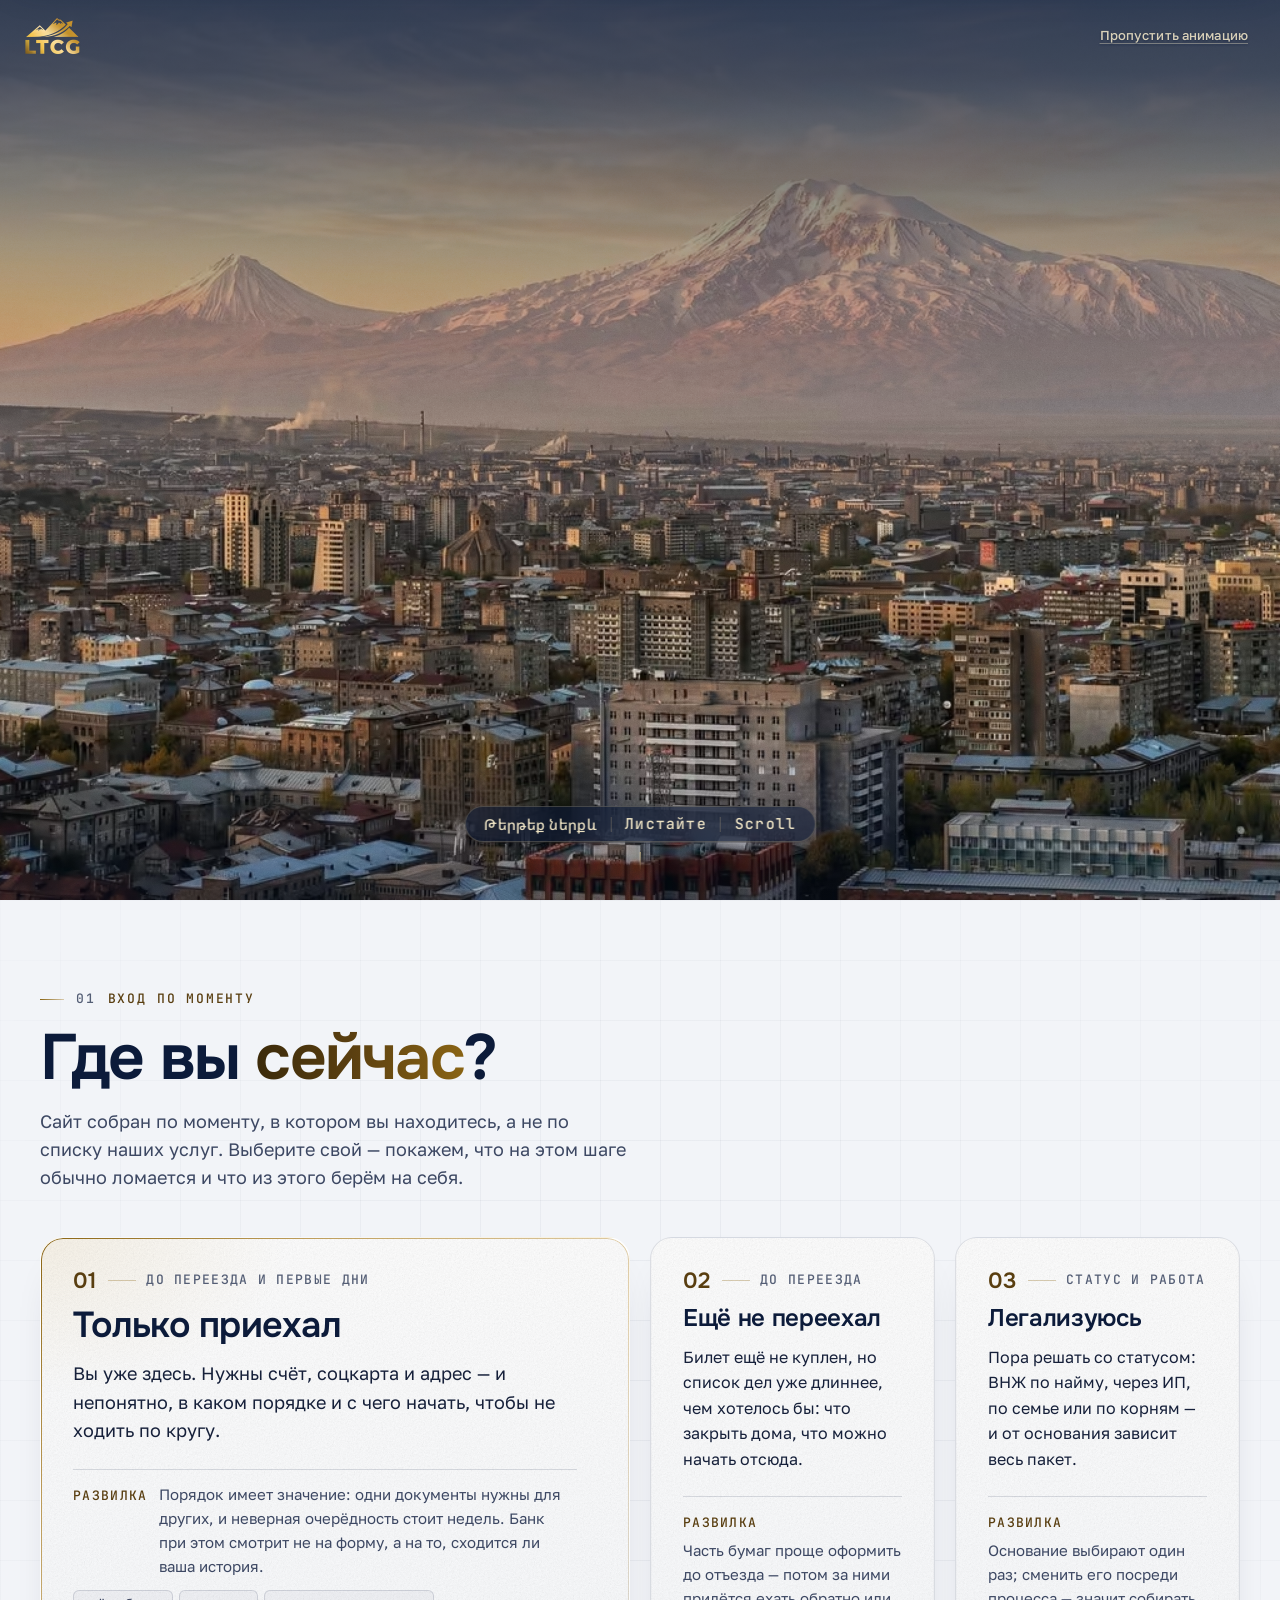
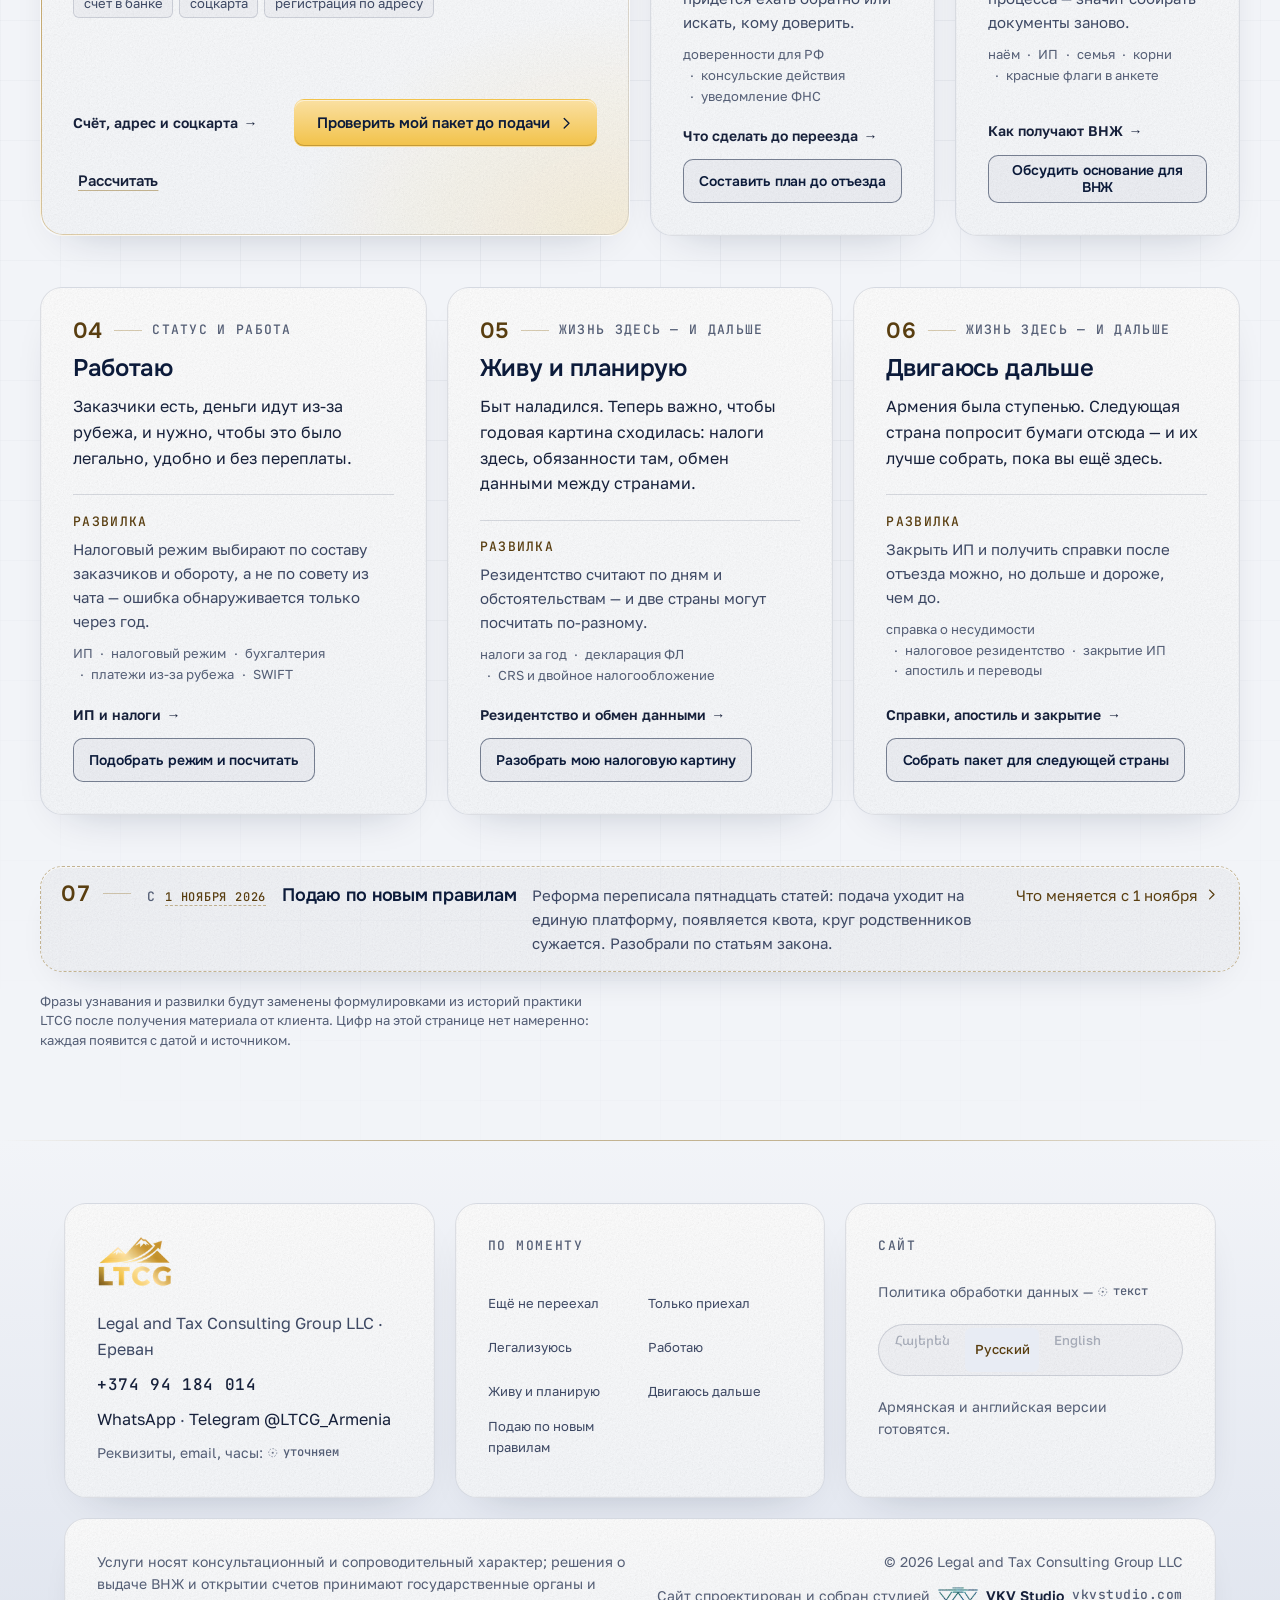
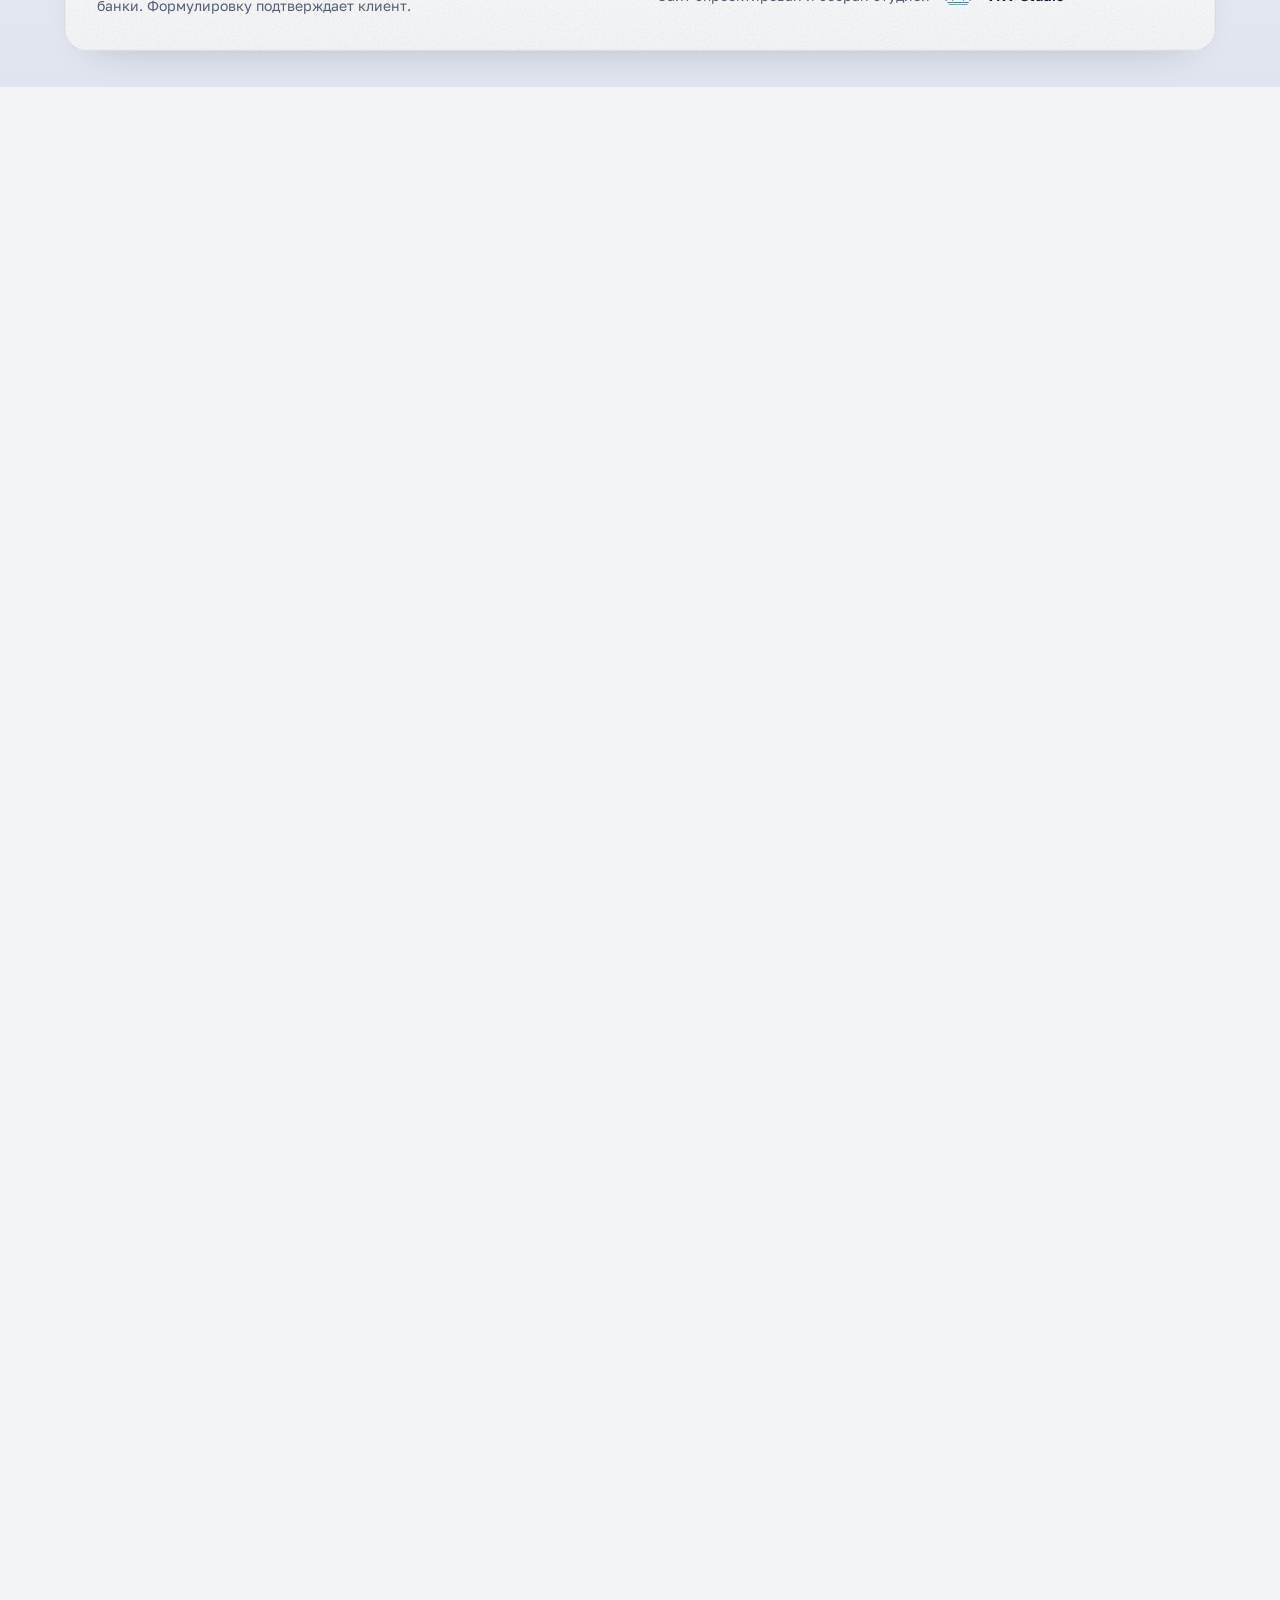
==== index.html @ 51bf9328 "Черновик для показа: главная и страница про ноябрь Только то, что нужно странице открыться: две стра" ====
<!DOCTYPE html>
<html lang="ru">
<head>
<meta charset="UTF-8">
<meta name="robots" content="noindex, nofollow">
<title>LTCG — черновик сайта</title>
<link rel="canonical" href="phase1/home-ru.html">
<meta http-equiv="refresh" content="0; url=phase1/home-ru.html">
<style>body{margin:0;min-height:100svh;display:grid;place-items:center;background:#0C1B3A;color:#FAE0A2;font:500 16px/1.5 system-ui,sans-serif}a{color:#F2C249}</style>
</head>
<body><p>Открываем черновик… <a href="phase1/home-ru.html">Перейти вручную</a></p></body>
</html>
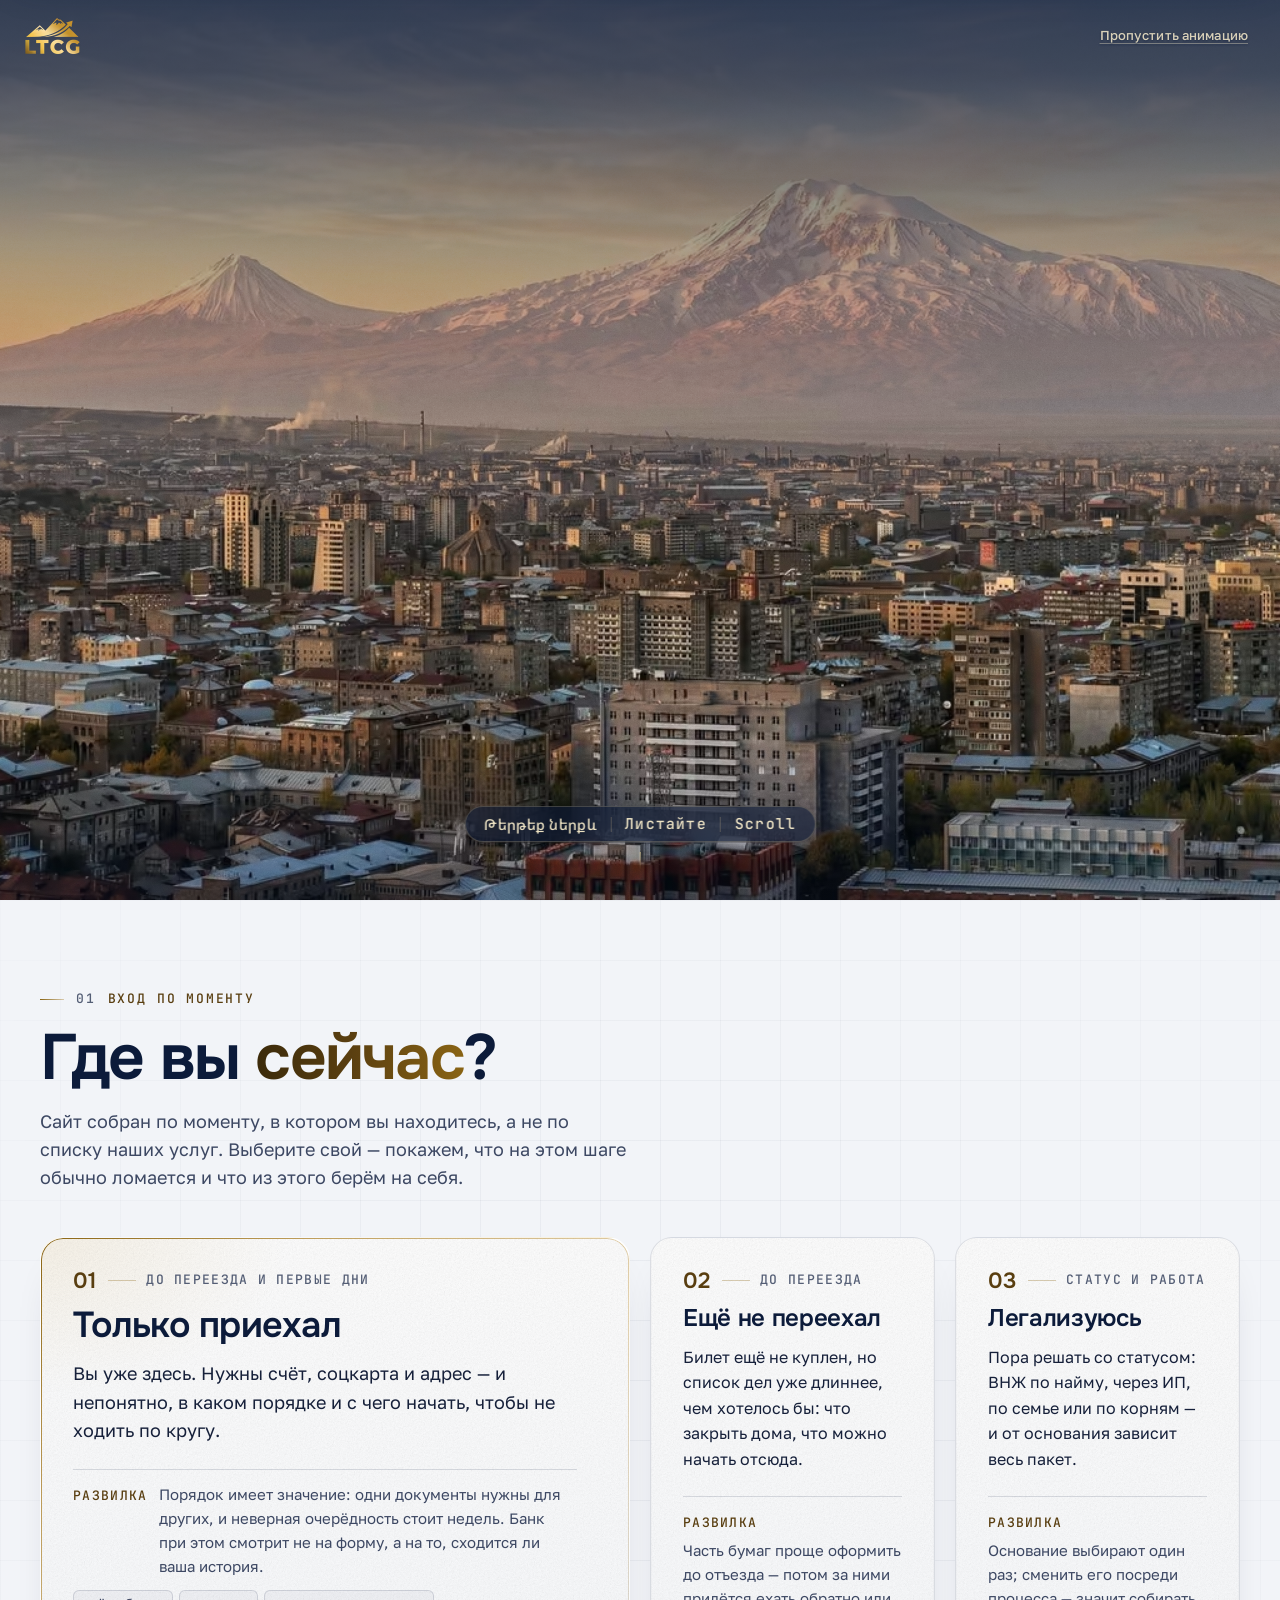
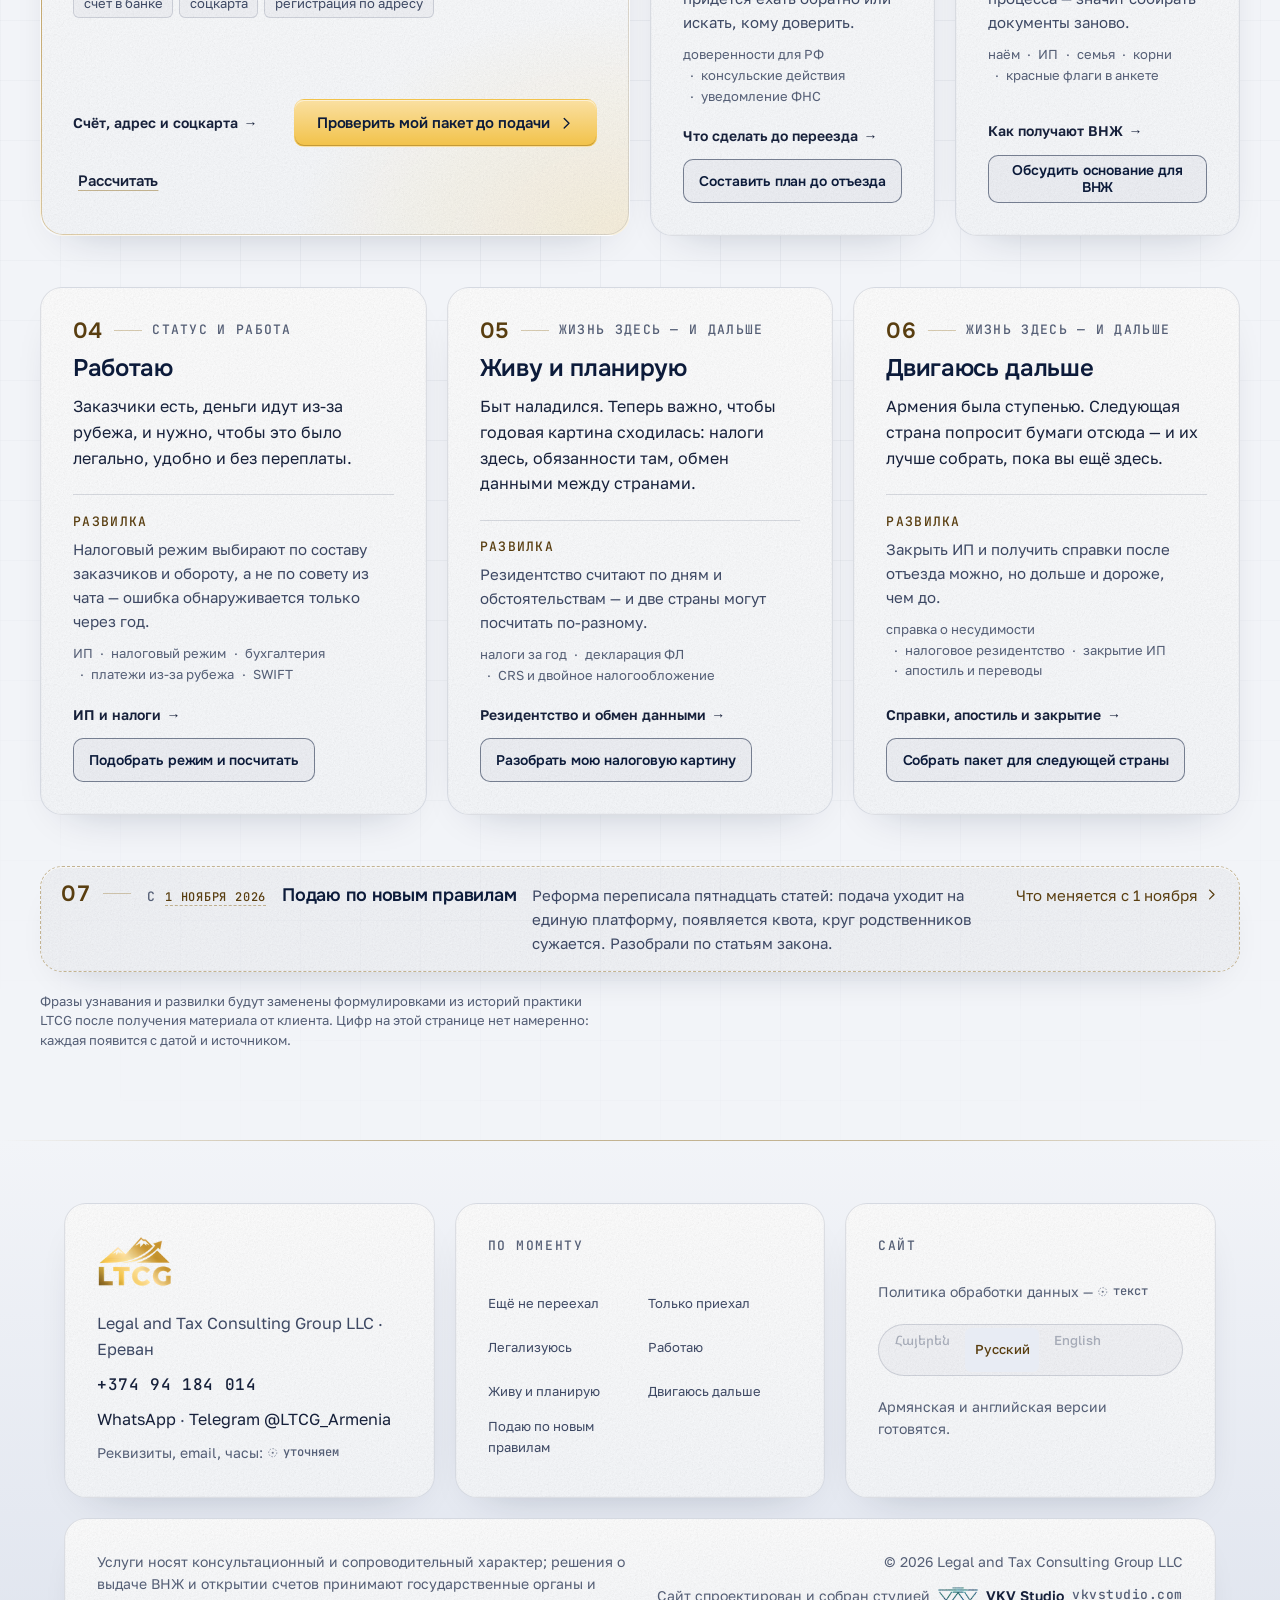
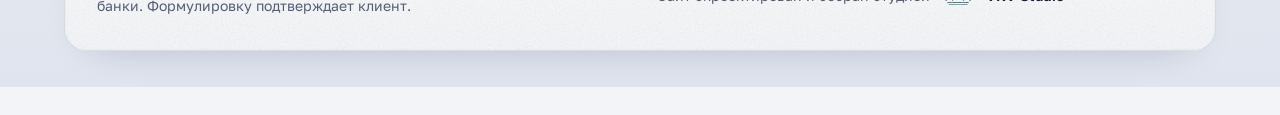
==== commit 395eb515: "Превью на корневом адресе и недостающие мобильные кадры хиро Корневой index.html был голой переадрес" ====
--- a/index.html
+++ b/index.html
@@ -4,6 +4,18 @@
 <meta charset="UTF-8">
 <meta name="robots" content="noindex, nofollow">
 <title>LTCG — черновик сайта</title>
+<meta property="og:type" content="website">
+<meta property="og:locale" content="ru_RU">
+<meta property="og:site_name" content="LTCG — Legal and Tax Consulting Group">
+<meta property="og:title" content="LTCG — легализация, налоги и бухгалтерия в Армении">
+<meta property="og:description" content="Черновик сайта: вход по моменту вашей жизни, разбор реформы с 1 ноября по статьям закона.">
+<meta property="og:url" content="https://smartbulldog-pro.github.io/LTCG/">
+<meta property="og:image" content="https://smartbulldog-pro.github.io/LTCG/phase1/assets/og/ltcg-og.jpg">
+<meta property="og:image:type" content="image/jpeg">
+<meta property="og:image:width" content="1200">
+<meta property="og:image:height" content="630">
+<meta name="twitter:card" content="summary_large_image">
+<meta name="twitter:image" content="https://smartbulldog-pro.github.io/LTCG/phase1/assets/og/ltcg-og.jpg">
 <link rel="canonical" href="phase1/home-ru.html">
 <meta http-equiv="refresh" content="0; url=phase1/home-ru.html">
 <style>body{margin:0;min-height:100svh;display:grid;place-items:center;background:#0C1B3A;color:#FAE0A2;font:500 16px/1.5 system-ui,sans-serif}a{color:#F2C249}</style>
